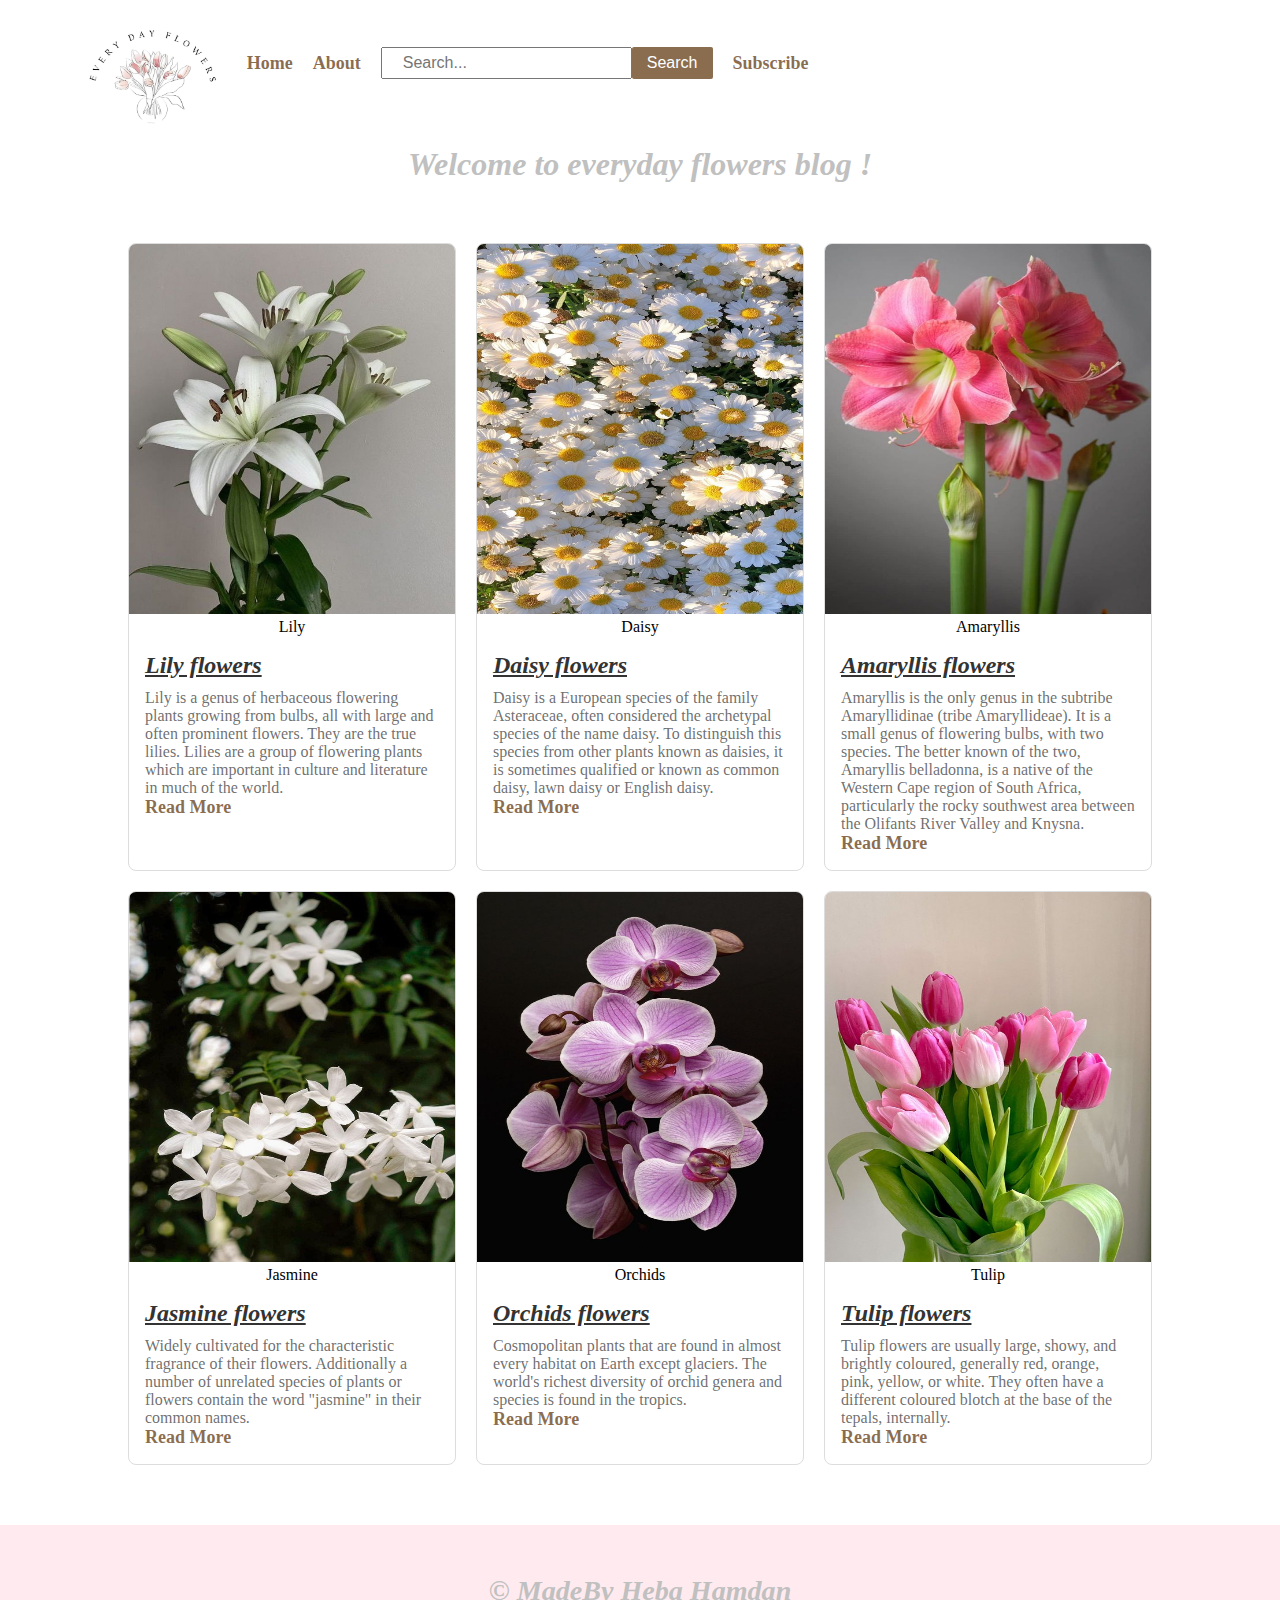
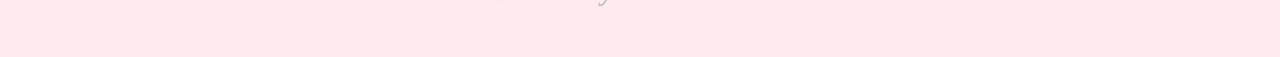
==== index.html @ 96268f13 "udacity task my flowers blog" ====
<!DOCTYPE html>
<html lang="en">

<head>
    <meta charset="UTF-8">
    <meta name="viewport" content="width=device-width, initial-scale=1.0">
    <title>Blog Homepage</title>
    <link rel="stylesheet" href="assets/css/index.css" />
</head>

<body>
    <header>
        <nav class="navbar">
            <div class="container">
                <ul class="navbar-links">
                    <img class="logo" src="assets/images/logo0.jpg" alt="Logo">
                    <li><a href="index.html">Home</a></li>
                    <li><a href="assets/pages/about.html">About</a></li>
                  <li>
                    <form class="navbar-search">
                        <input type="search" class="search-input" placeholder="Search..." aria-label="Search">
                        <button type="submit" class="search-button">Search</button>
                      </form>
                  </li>
                  
                    <li><a href="#">Subscribe</a></li>
                </ul>
            </div>

        </nav>
    </header>
    <main>
        <h1>Welcome to everyday flowers blog !</h1>
        <div class="cards">
            <div class="post-card">
                <figure>
                    <img src="assets/images/lily.jpg" alt="lily">
                    <figcaption>Lily</figcaption>
                </figure>
                <div class="card-content">
                    <h2>Lily flowers</h2>
                    <p>Lily is a genus of herbaceous flowering plants growing from bulbs, all with large and often
                        prominent flowers. They are the true lilies. Lilies are a group of flowering plants which are
                        important in culture and literature in much of the world.</p>
                    <a href="assets/pages/blogPost.html" class="card-button">Read More</a>
                </div>
            </div>
            <div class="post-card">
                <figure>
                    <img src="assets/images/daisy.jpg" alt="lily">
                    <figcaption>Daisy</figcaption>
                </figure>
                <div class="card-content">
                    <h2>Daisy flowers</h2>
                    <p>Daisy is a European species of the family Asteraceae, often considered the archetypal species of
                        the name daisy. To distinguish this species from other plants known as daisies, it is sometimes
                        qualified or known as common daisy, lawn daisy or English daisy.</p>
                    <a href="assets/pages/blogPost.html" class="card-button">Read More</a>
                </div>
            </div>
            <div class="post-card">
                <figure>
                    <img src="assets/images/amaryllis.jpg" alt="lily">
                    <figcaption>Amaryllis</figcaption>
                </figure>
                <div class="card-content">
                    <h2>Amaryllis flowers</h2>
                    <p>Amaryllis is the only genus in the subtribe Amaryllidinae (tribe Amaryllideae). It is a small
                        genus of flowering bulbs, with two species. The better known of the two, Amaryllis belladonna,
                        is a native of the Western Cape region of South Africa, particularly the rocky southwest area
                        between the Olifants River Valley and Knysna.</p>
                    <a href="assets/pages/blogPost.html" class="card-button">Read More</a>
                </div>
            </div>
            <div class="post-card">
                <figure>
                    <img src="assets/images/jasmine.jpg" alt="lily">
                    <figcaption>Jasmine</figcaption>
                </figure>
                <div class="card-content">
                    <h2>Jasmine flowers</h2>
                    <p>Widely cultivated for the characteristic fragrance of their flowers. Additionally a number of
                        unrelated species of plants or flowers contain the word "jasmine" in their common names.</p>
                    <a href="assets/pages/blogPost.html" class="card-button">Read More</a>
                </div>
            </div>
            <div class="post-card">
                <figure>
                    <img src="assets/images/orq.jpg" alt="lily">
                    <figcaption>Orchids</figcaption>
                </figure>
                <div class="card-content">
                    <h2>Orchids flowers</h2>
                    <p>Cosmopolitan plants that are found in almost every habitat on Earth except glaciers. The world's
                        richest diversity of orchid genera and species is found in the tropics.</p>
                    <a href="assets/pages/blogPost.html" class="card-button">Read More</a>
                </div>
            </div>
            <div class="post-card">
                <figure>
                    <img src="assets/images/tulip.jpg" alt="lily">
                    <figcaption>Tulip</figcaption>
                </figure>
                <div class="card-content">
                    <h2>Tulip flowers</h2>
                    <p>Tulip flowers are usually large, showy, and brightly coloured, generally red, orange, pink,
                        yellow, or white. They often have a different coloured blotch at the base of the tepals,
                        internally.</p>
                    <a href="assets/pages/blogPost.html" class="card-button">Read More</a>
                </div>
            </div>

        </div>

    </main>
    <footer>
        <div class="footer-content">
            <h3>© MadeBy Heba Hamdan</h3>
        </div>
    </footer>
</body>

</html>
---- assets/css/index.css ----
@import url('header.css');
@import url('main.css');
@import url('footer.css');
@import url('responsive.css');
@import url("all.min.css");/*import fontawesome for icons */
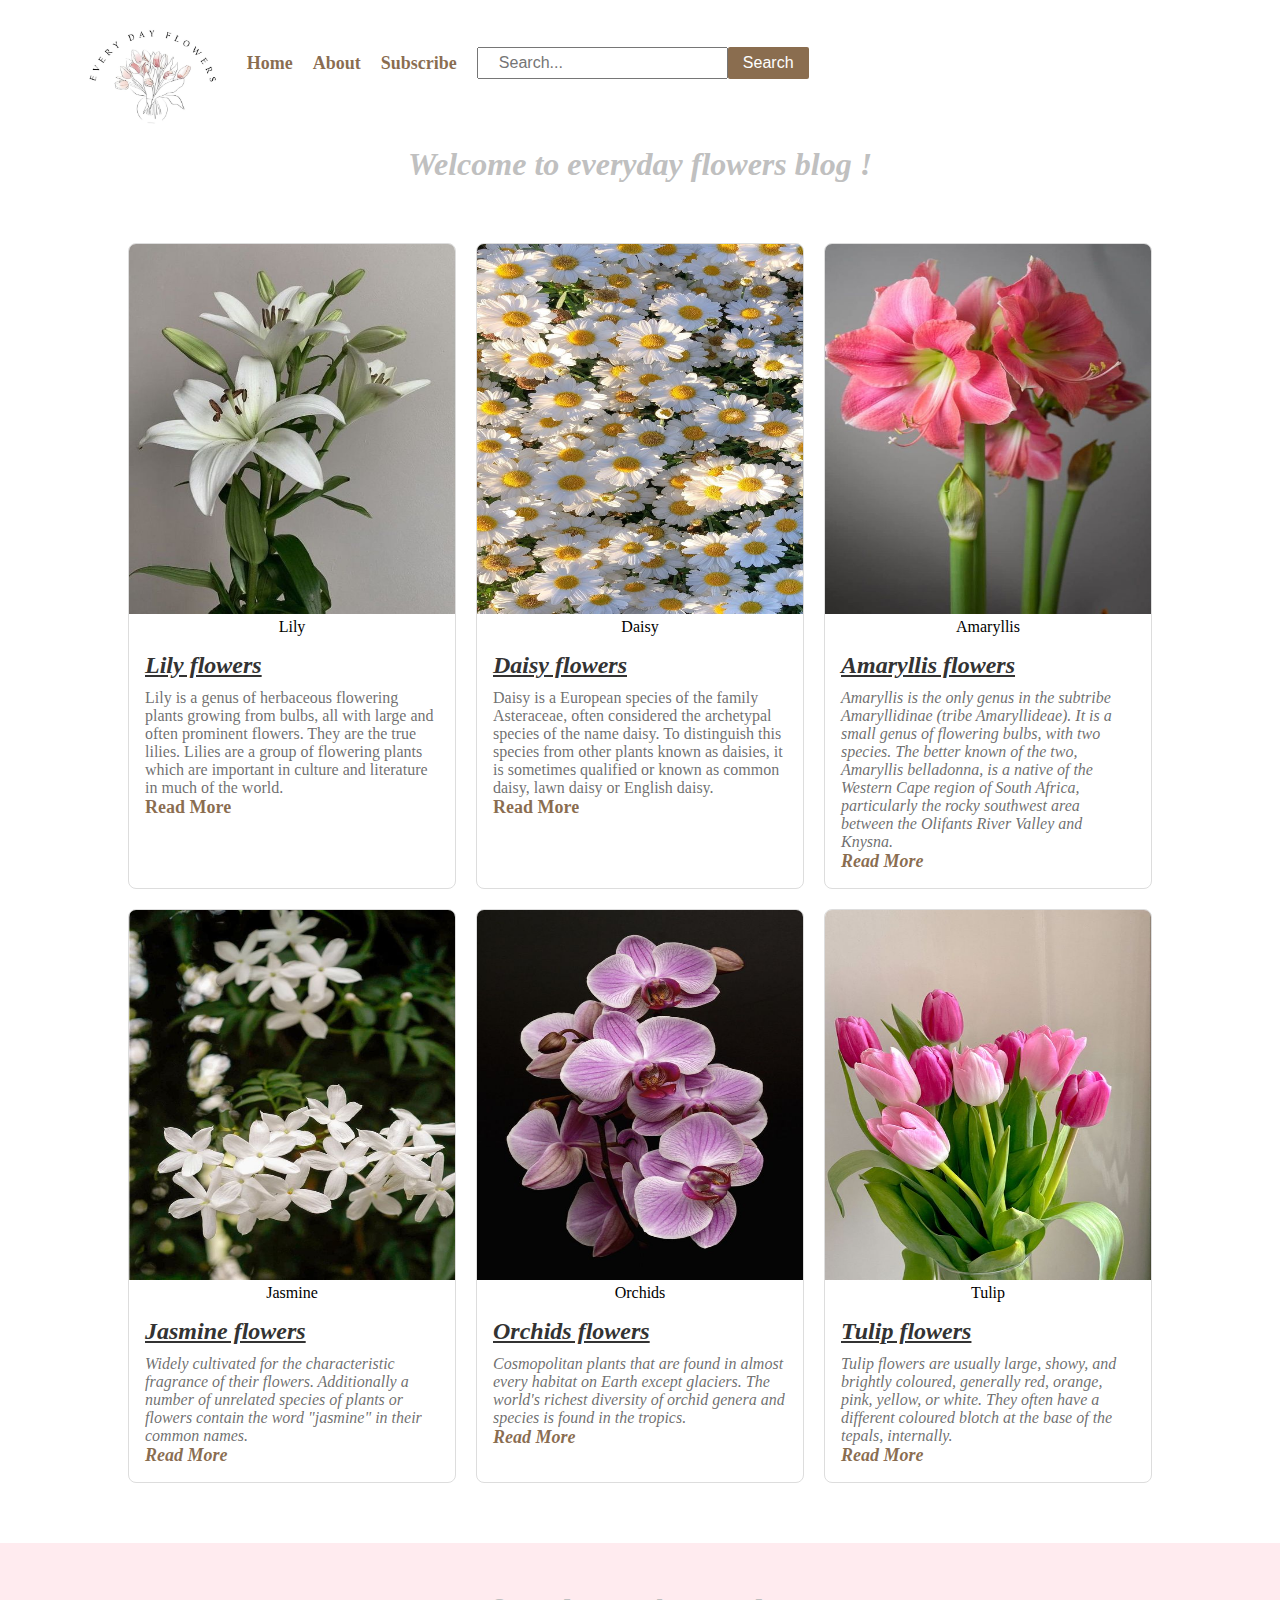
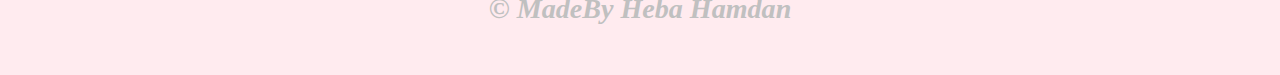
==== commit 64274bf1: "add blockquote and check media query" ====
--- a/index.html
+++ b/index.html
@@ -16,98 +16,125 @@
                     <img class="logo" src="assets/images/logo0.jpg" alt="Logo">
                     <li><a href="index.html">Home</a></li>
                     <li><a href="assets/pages/about.html">About</a></li>
-                  <li>
-                    <form class="navbar-search">
-                        <input type="search" class="search-input" placeholder="Search..." aria-label="Search">
-                        <button type="submit" class="search-button">Search</button>
-                      </form>
-                  </li>
-                  
+
                     <li><a href="#">Subscribe</a></li>
+
+                    <li>
+                        <form class="navbar-search">
+                            <input type="search" class="search-input" placeholder="Search..." aria-label="Search">
+                            <button type="submit" class="search-button">Search</button>
+                        </form>
+                    </li>
+
+
                 </ul>
             </div>
 
         </nav>
     </header>
     <main>
-        <h1>Welcome to everyday flowers blog !</h1>
-        <div class="cards">
-            <div class="post-card">
-                <figure>
-                    <img src="assets/images/lily.jpg" alt="lily">
-                    <figcaption>Lily</figcaption>
-                </figure>
-                <div class="card-content">
-                    <h2>Lily flowers</h2>
-                    <p>Lily is a genus of herbaceous flowering plants growing from bulbs, all with large and often
-                        prominent flowers. They are the true lilies. Lilies are a group of flowering plants which are
-                        important in culture and literature in much of the world.</p>
-                    <a href="assets/pages/blogPost.html" class="card-button">Read More</a>
+        <div class="container">
+            <h1>Welcome to everyday flowers blog !</h1>
+            <div class="cards">
+                <div class="post-card">
+                    <figure>
+                        <img src="assets/images/lily.jpg" alt="lily">
+                        <figcaption>Lily</figcaption>
+                    </figure>
+                    <div class="card-content">
+                        <h2>Lily flowers</h2>
+                        <p>Lily is a genus of herbaceous flowering plants growing from bulbs, all with large and often
+                            prominent flowers. They are the true lilies. Lilies are a group of flowering plants which
+                            are
+                            important in culture and literature in much of the world.</p>
+                        <a href="assets/pages/blogPost.html" class="card-button">Read More</a>
+                    </div>
                 </div>
-            </div>
-            <div class="post-card">
-                <figure>
-                    <img src="assets/images/daisy.jpg" alt="lily">
-                    <figcaption>Daisy</figcaption>
-                </figure>
-                <div class="card-content">
-                    <h2>Daisy flowers</h2>
-                    <p>Daisy is a European species of the family Asteraceae, often considered the archetypal species of
-                        the name daisy. To distinguish this species from other plants known as daisies, it is sometimes
-                        qualified or known as common daisy, lawn daisy or English daisy.</p>
-                    <a href="assets/pages/blogPost.html" class="card-button">Read More</a>
+                <div class="post-card">
+                    <figure>
+                        <img src="assets/images/daisy.jpg" alt="lily">
+                        <figcaption>Daisy</figcaption>
+                    </figure>
+                    <div class="card-content">
+                        <h2>Daisy flowers</h2>
+                        <p>Daisy is a European species of the family Asteraceae, often considered the archetypal species
+                            of
+                            the name daisy. To distinguish this species from other plants known as daisies, it is
+                            sometimes
+                            qualified or known as common daisy, lawn daisy or English daisy.</p>
+                        <a href="assets/pages/blogPost.html" class="card-button">Read More</a>
+                    </div>
                 </div>
-            </div>
-            <div class="post-card">
-                <figure>
-                    <img src="assets/images/amaryllis.jpg" alt="lily">
-                    <figcaption>Amaryllis</figcaption>
-                </figure>
-                <div class="card-content">
-                    <h2>Amaryllis flowers</h2>
-                    <p>Amaryllis is the only genus in the subtribe Amaryllidinae (tribe Amaryllideae). It is a small
-                        genus of flowering bulbs, with two species. The better known of the two, Amaryllis belladonna,
-                        is a native of the Western Cape region of South Africa, particularly the rocky southwest area
-                        between the Olifants River Valley and Knysna.</p>
-                    <a href="assets/pages/blogPost.html" class="card-button">Read More</a>
+                <div class="post-card">
+                    <figure>
+                        <img src="assets/images/amaryllis.jpg" alt="lily">
+                        <figcaption>Amaryllis</figcaption>
+                    </figure>
+                    <div class="card-content">
+                        <h2>Amaryllis flowers</h2>
+                        <blockquote>
+                            <p>Amaryllis is the only genus in the subtribe Amaryllidinae (tribe Amaryllideae). It is a
+                                small
+                                genus of flowering bulbs, with two species. The better known of the two, Amaryllis
+                                belladonna,
+                                is a native of the Western Cape region of South Africa, particularly the rocky southwest
+                                area
+                                between the Olifants River Valley and Knysna.</p>
+                            <a href="assets/pages/blogPost.html" class="card-button">Read More</a>
+
+                        </blockquote>
+                    </div>
                 </div>
-            </div>
-            <div class="post-card">
-                <figure>
-                    <img src="assets/images/jasmine.jpg" alt="lily">
-                    <figcaption>Jasmine</figcaption>
-                </figure>
-                <div class="card-content">
-                    <h2>Jasmine flowers</h2>
-                    <p>Widely cultivated for the characteristic fragrance of their flowers. Additionally a number of
-                        unrelated species of plants or flowers contain the word "jasmine" in their common names.</p>
-                    <a href="assets/pages/blogPost.html" class="card-button">Read More</a>
+                <div class="post-card">
+                    <figure>
+                        <img src="assets/images/jasmine.jpg" alt="lily">
+                        <figcaption>Jasmine</figcaption>
+                    </figure>
+                    <div class="card-content">
+                        <h2>Jasmine flowers</h2>
+                        <blockquote>
+                            <p>Widely cultivated for the characteristic fragrance of their flowers. Additionally a
+                                number of
+                                unrelated species of plants or flowers contain the word "jasmine" in their common names.
+                            </p>
+                            <a href="assets/pages/blogPost.html" class="card-button">Read More</a>
+
+                        </blockquote>
+                    </div>
                 </div>
-            </div>
-            <div class="post-card">
-                <figure>
-                    <img src="assets/images/orq.jpg" alt="lily">
-                    <figcaption>Orchids</figcaption>
-                </figure>
-                <div class="card-content">
-                    <h2>Orchids flowers</h2>
-                    <p>Cosmopolitan plants that are found in almost every habitat on Earth except glaciers. The world's
-                        richest diversity of orchid genera and species is found in the tropics.</p>
-                    <a href="assets/pages/blogPost.html" class="card-button">Read More</a>
+                <div class="post-card">
+                    <figure>
+                        <img src="assets/images/orq.jpg" alt="lily">
+                        <figcaption>Orchids</figcaption>
+                    </figure>
+                    <div class="card-content">
+                        <h2>Orchids flowers</h2>
+                        <blockquote>
+                            <p>Cosmopolitan plants that are found in almost every habitat on Earth except glaciers. The
+                                world's
+                                richest diversity of orchid genera and species is found in the tropics.</p>
+                            <a href="assets/pages/blogPost.html" class="card-button">Read More</a>
+
+                        </blockquote>
+                    </div>
                 </div>
-            </div>
-            <div class="post-card">
-                <figure>
-                    <img src="assets/images/tulip.jpg" alt="lily">
-                    <figcaption>Tulip</figcaption>
-                </figure>
-                <div class="card-content">
-                    <h2>Tulip flowers</h2>
-                    <p>Tulip flowers are usually large, showy, and brightly coloured, generally red, orange, pink,
-                        yellow, or white. They often have a different coloured blotch at the base of the tepals,
-                        internally.</p>
-                    <a href="assets/pages/blogPost.html" class="card-button">Read More</a>
+                <div class="post-card">
+                    <figure>
+                        <img src="assets/images/tulip.jpg" alt="lily">
+                        <figcaption>Tulip</figcaption>
+                    </figure>
+                    <div class="card-content">
+                        <h2>Tulip flowers</h2>
+                        <blockquote>
+                            <p>Tulip flowers are usually large, showy, and brightly coloured, generally red, orange,
+                                pink,
+                                yellow, or white. They often have a different coloured blotch at the base of the tepals,
+                                internally.</p>
+                            <a href="assets/pages/blogPost.html" class="card-button">Read More</a>
+                        </blockquote>
+                    </div>
                 </div>
+
             </div>
 
         </div>
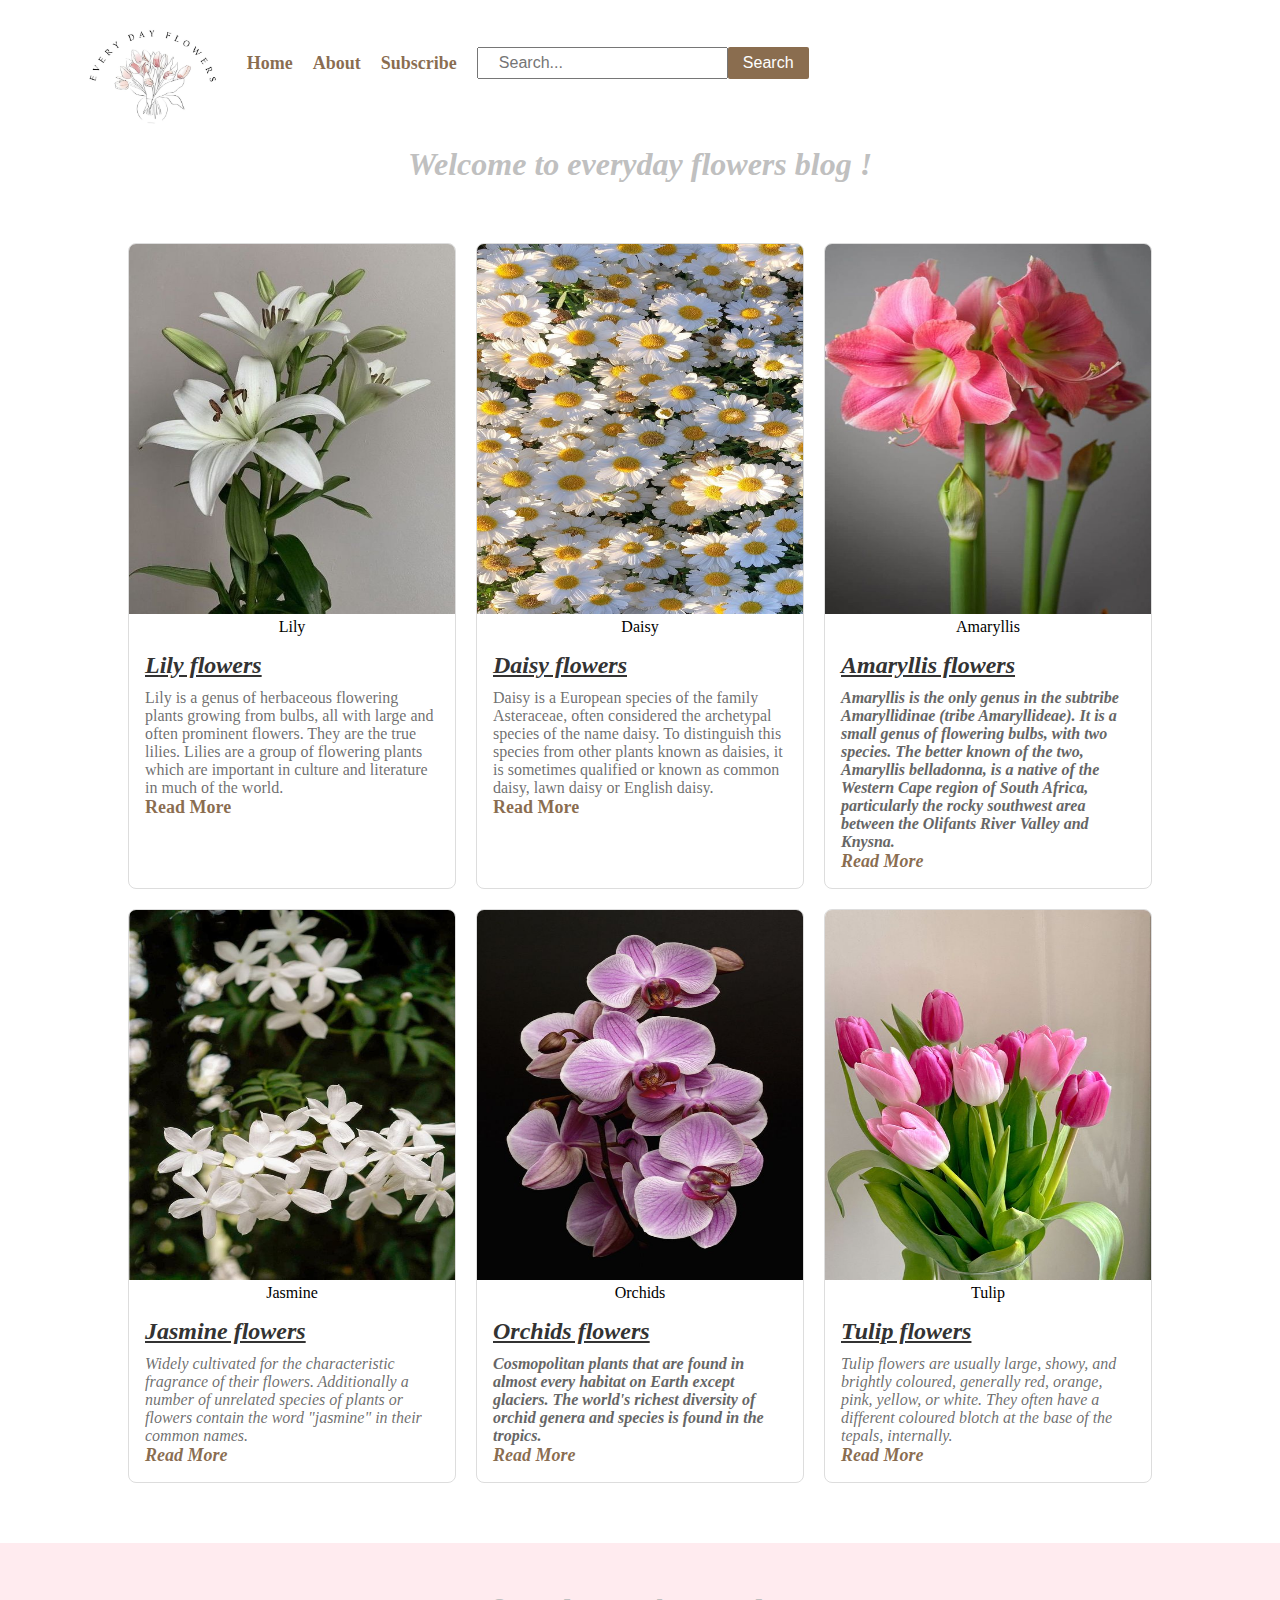
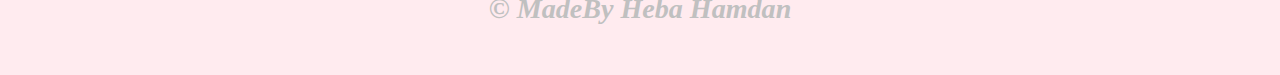
==== commit cb93dbe6: "check tags" ====
--- a/index.html
+++ b/index.html
@@ -73,13 +73,13 @@
                     <div class="card-content">
                         <h2>Amaryllis flowers</h2>
                         <blockquote>
-                            <p>Amaryllis is the only genus in the subtribe Amaryllidinae (tribe Amaryllideae). It is a
+                            <strong>Amaryllis is the only genus in the subtribe Amaryllidinae (tribe Amaryllideae). It is a
                                 small
                                 genus of flowering bulbs, with two species. The better known of the two, Amaryllis
                                 belladonna,
                                 is a native of the Western Cape region of South Africa, particularly the rocky southwest
                                 area
-                                between the Olifants River Valley and Knysna.</p>
+                                between the Olifants River Valley and Knysna.</strong>
                             <a href="assets/pages/blogPost.html" class="card-button">Read More</a>
 
                         </blockquote>
@@ -110,9 +110,9 @@
                     <div class="card-content">
                         <h2>Orchids flowers</h2>
                         <blockquote>
-                            <p>Cosmopolitan plants that are found in almost every habitat on Earth except glaciers. The
+                            <strong>Cosmopolitan plants that are found in almost every habitat on Earth except glaciers. The
                                 world's
-                                richest diversity of orchid genera and species is found in the tropics.</p>
+                                richest diversity of orchid genera and species is found in the tropics.</strong>
                             <a href="assets/pages/blogPost.html" class="card-button">Read More</a>
 
                         </blockquote>
